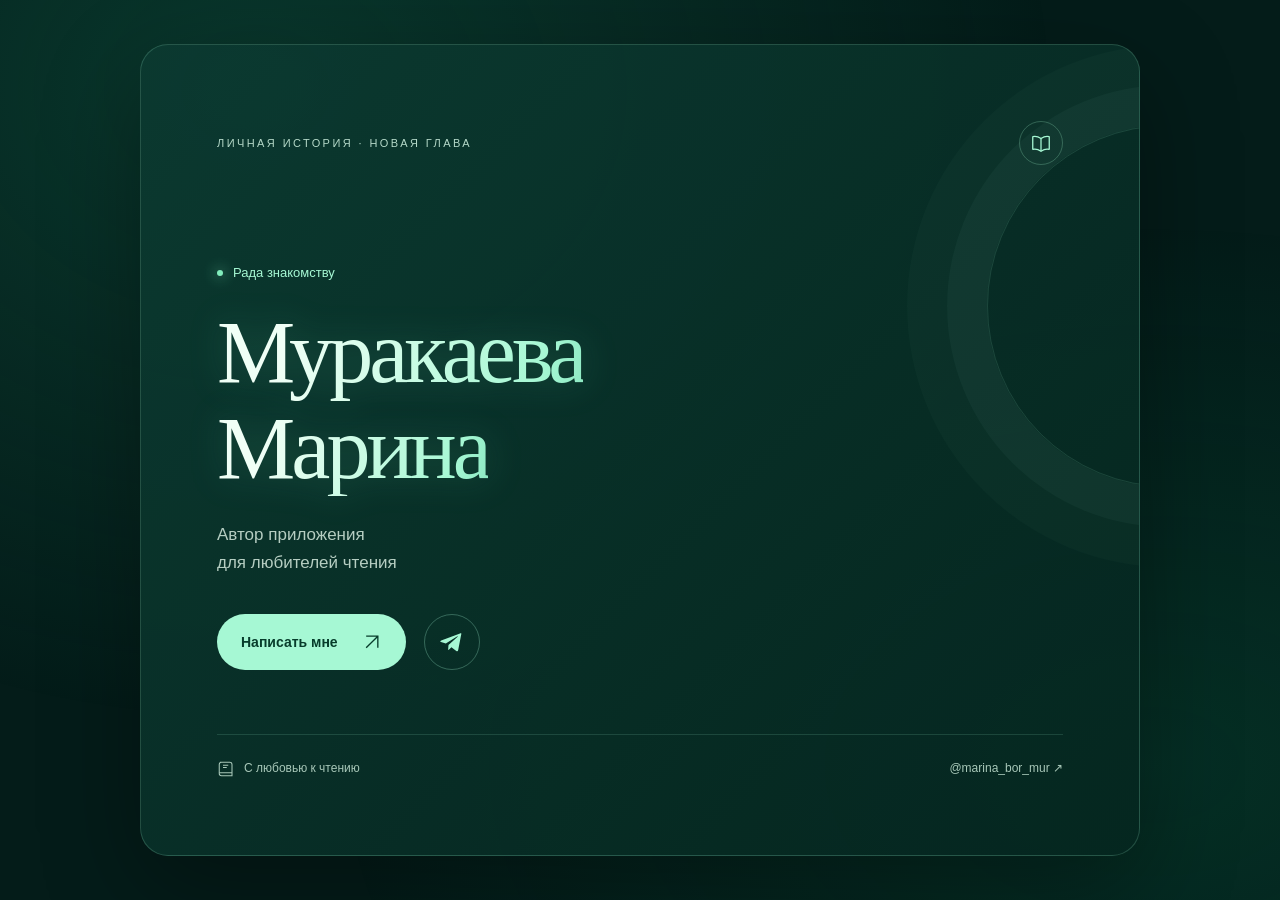
==== vizitka.html @ a4e7f24e "Add Marina personal contact card" ====
<!doctype html>
<html lang="ru">
<head>
  <meta charset="utf-8">
  <meta name="viewport" content="width=device-width, initial-scale=1">
  <meta name="theme-color" content="#052d26">
  <meta name="description" content="Муракаева Марина — автор приложения для любителей чтения. Свяжитесь со мной в Telegram.">
  <title>Муракаева Марина · Персональная визитка</title>
  <style>
    :root { color-scheme: dark; --mint: #a6f8d4; --ink: #e7fff3; }
    * { box-sizing: border-box; }
    body { margin: 0; min-height: 100svh; background: #041c19; color: var(--ink); font-family: Georgia, 'Times New Roman', serif; display: grid; place-items: center; padding: 32px 20px; overflow-x: hidden; }
    body::before { content: ''; position: fixed; inset: 0; pointer-events: none; background: radial-gradient(ellipse at 20% 10%, #12624b66, transparent 55%), radial-gradient(ellipse at 90% 85%, #087c5433, transparent 50%); }
    .card { position: relative; width: min(100%, 1000px); padding: clamp(28px, 6vw, 76px); border: 1px solid #a6f8d430; border-radius: 28px; background: linear-gradient(135deg, #0c3a31e8, #05261fe8); box-shadow: 0 32px 100px #0005; overflow: hidden; }
    .card::after { content: ''; position: absolute; width: 360px; height: 360px; right: -210px; top: 80px; border: 1px solid #a6f8d422; border-radius: 50%; box-shadow: 0 0 0 40px #a6f8d409, 0 0 0 80px #a6f8d406; pointer-events: none; }
    header, footer { display: flex; align-items: center; justify-content: space-between; gap: 20px; }
    .label { font: 11px/1.6 Arial, sans-serif; letter-spacing: .22em; text-transform: uppercase; color: #b5d9c9; }
    .mark { width: 44px; height: 44px; padding: 10px; border: 1px solid #a6f8d440; border-radius: 50%; color: var(--mint); }
    main { position: relative; z-index: 1; padding: clamp(54px, 9vw, 100px) 0 64px; }
    .eyebrow { display: flex; align-items: center; gap: 10px; font: 13px Arial, sans-serif; color: var(--mint); }
    .dot { width: 6px; height: 6px; background: #82edbc; border-radius: 50%; box-shadow: 0 0 14px #82edbc; }
    h1 { margin: 25px 0; font-size: clamp(40px, 7.8vw, 88px); line-height: 1.08; font-weight: 400; letter-spacing: -.045em; }
    h1 span { display: block; width: fit-content; max-width: 100%; background: linear-gradient(105deg, #f0fff6 10%, #a6f8d4 45%, #46bd91 70%, #e1ffed); background-size: 200% auto; background-clip: text; -webkit-background-clip: text; color: transparent; filter: drop-shadow(0 0 18px #67e6b333); animation: glow 8s ease-in-out infinite alternate; }
    .description { max-width: 430px; margin: 0; color: #b6cec2; font: 17px/1.7 Arial, sans-serif; }
    .actions { margin-top: 36px; display: flex; align-items: center; gap: 18px; flex-wrap: wrap; }
    a { -webkit-tap-highlight-color: transparent; }
    .button { display: inline-flex; align-items: center; gap: 24px; min-height: 56px; padding: 16px 24px; border-radius: 100px; background: var(--mint); color: #073c2b; text-decoration: none; font: 600 14px Arial, sans-serif; position: relative; overflow: hidden; transition: transform .25s, box-shadow .25s; }
    .button::before { content: ''; position: absolute; inset: 0; background: linear-gradient(110deg, transparent 25%, #fff8 50%, transparent 75%); transform: translateX(-150%); animation: shimmer 6s ease-in-out infinite; }
    .button:hover { transform: translateY(-3px); box-shadow: 0 10px 32px #6de5b42b; }
    .button svg { width: 20px; height: 20px; transition: transform .25s; }
    .button:hover svg { transform: translate(3px, -3px); }
    .social { display: inline-flex; align-items: center; justify-content: center; width: 56px; height: 56px; border: 1px solid #a6f8d44a; border-radius: 50%; color: var(--mint); transition: background .25s, transform .25s, box-shadow .25s; }
    .social svg { width: 24px; height: 24px; }
    .social:hover { background: #a6f8d419; transform: rotate(-8deg) translateY(-3px); box-shadow: 0 0 24px #6de5b420; }
    a:focus-visible { outline: 3px solid #fff; outline-offset: 5px; }
    footer { position: relative; z-index: 1; border-top: 1px solid #a6f8d424; padding-top: 24px; color: #a8c8b9; font: 12px/1.6 Arial, sans-serif; }
    footer a { color: inherit; text-decoration: none; overflow-wrap: anywhere; }
    footer a:hover { color: var(--mint); text-decoration: underline; }
    .book-note { display: flex; align-items: center; gap: 9px; }
    .book-note svg { width: 18px; height: 18px; flex-shrink: 0; }
    @keyframes glow { to { background-position: 100% center; filter: drop-shadow(0 0 24px #67e6b355); } }
    @keyframes shimmer { 0%, 65% { transform: translateX(-150%); } 90%, 100% { transform: translateX(150%); } }
    @media (max-width: 520px) { body { padding: 16px 12px; } .card { border-radius: 22px; } header .label { font-size: 9px; letter-spacing: .16em; } main { padding-bottom: 48px; } footer { align-items: flex-start; flex-direction: column; gap: 12px; } .description { font-size: 15px; } }
    @media (prefers-reduced-motion: reduce) { *, *::before { animation: none !important; transition: none !important; } }
  </style>
</head>
<body>
  <article class="card" aria-label="Персональная визитка">
    <header>
      <span class="label">Личная история · Новая глава</span>
      <svg class="mark" viewBox="0 0 24 24" fill="none" stroke="currentColor" stroke-width="1.4" aria-hidden="true"><path d="M3 5c4-1 6 0 9 2 3-2 5-3 9-2v14c-4-1-6 0-9 2-3-2-5-3-9-2V5Z"/><path d="M12 7v14"/></svg>
    </header>
    <main>
      <div class="eyebrow"><span class="dot" aria-hidden="true"></span> Рада знакомству</div>
      <h1><span>Муракаева</span><span>Марина</span></h1>
      <p class="description">Автор приложения<br>для любителей чтения</p>
      <div class="actions">
        <a class="button" href="https://t.me/marina_bor_mur" target="_blank" rel="noopener noreferrer">Написать мне<svg viewBox="0 0 24 24" fill="none" stroke="currentColor" stroke-width="1.6" aria-hidden="true"><path d="M5 19 19 5M5 5h14v14"/></svg></a>
        <a class="social" href="https://t.me/marina_bor_mur" target="_blank" rel="noopener noreferrer" aria-label="Telegram Марины: @marina_bor_mur" title="Открыть Telegram"><svg viewBox="0 0 24 24" fill="currentColor" aria-hidden="true"><path d="M21.4 3.6 18.2 20c-.2 1.2-.9 1.5-1.9.9l-4.9-3.6-2.3 2.2c-.3.3-.5.5-1 .5l.4-5 9.1-8.2c.4-.4-.1-.6-.6-.3L5.8 13.6 1 12.1c-1-.3-1-1 .2-1.5L20 3.4c.9-.3 1.6.2 1.4.2Z"/></svg></a>
      </div>
    </main>
    <footer>
      <span class="book-note"><svg viewBox="0 0 24 24" fill="none" stroke="currentColor" stroke-width="1.4" aria-hidden="true"><path d="M4 3h13a3 3 0 0 1 3 3v15H6a3 3 0 0 1-3-3V6a3 3 0 0 1 3-3Z"/><path d="M3 17h17M8 7h7M8 10h5"/></svg> С любовью к чтению</span>
      <a href="https://t.me/marina_bor_mur" target="_blank" rel="noopener noreferrer">@marina_bor_mur ↗</a>
    </footer>
  </article>
</body>
</html>
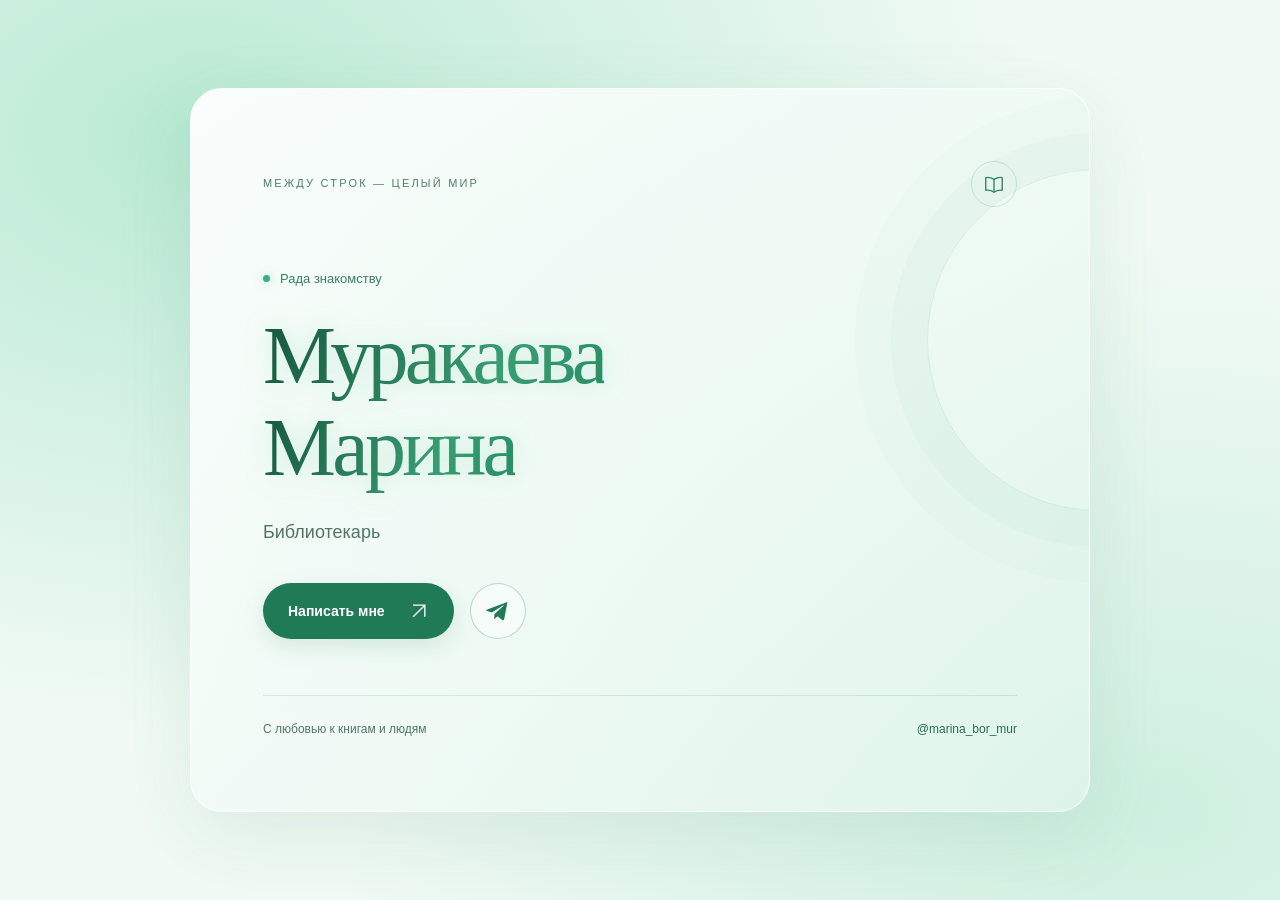
==== commit b6f3fbaf: "Add files via upload Добавлена визитка 2" ====
--- a/vizitka.html
+++ b/vizitka.html
@@ -1,68 +1,301 @@
-<!doctype html>
-<html lang="ru">
-<head>
-  <meta charset="utf-8">
-  <meta name="viewport" content="width=device-width, initial-scale=1">
-  <meta name="theme-color" content="#052d26">
-  <meta name="description" content="Муракаева Марина — автор приложения для любителей чтения. Свяжитесь со мной в Telegram.">
-  <title>Муракаева Марина · Персональная визитка</title>
-  <style>
-    :root { color-scheme: dark; --mint: #a6f8d4; --ink: #e7fff3; }
-    * { box-sizing: border-box; }
-    body { margin: 0; min-height: 100svh; background: #041c19; color: var(--ink); font-family: Georgia, 'Times New Roman', serif; display: grid; place-items: center; padding: 32px 20px; overflow-x: hidden; }
-    body::before { content: ''; position: fixed; inset: 0; pointer-events: none; background: radial-gradient(ellipse at 20% 10%, #12624b66, transparent 55%), radial-gradient(ellipse at 90% 85%, #087c5433, transparent 50%); }
-    .card { position: relative; width: min(100%, 1000px); padding: clamp(28px, 6vw, 76px); border: 1px solid #a6f8d430; border-radius: 28px; background: linear-gradient(135deg, #0c3a31e8, #05261fe8); box-shadow: 0 32px 100px #0005; overflow: hidden; }
-    .card::after { content: ''; position: absolute; width: 360px; height: 360px; right: -210px; top: 80px; border: 1px solid #a6f8d422; border-radius: 50%; box-shadow: 0 0 0 40px #a6f8d409, 0 0 0 80px #a6f8d406; pointer-events: none; }
-    header, footer { display: flex; align-items: center; justify-content: space-between; gap: 20px; }
-    .label { font: 11px/1.6 Arial, sans-serif; letter-spacing: .22em; text-transform: uppercase; color: #b5d9c9; }
-    .mark { width: 44px; height: 44px; padding: 10px; border: 1px solid #a6f8d440; border-radius: 50%; color: var(--mint); }
-    main { position: relative; z-index: 1; padding: clamp(54px, 9vw, 100px) 0 64px; }
-    .eyebrow { display: flex; align-items: center; gap: 10px; font: 13px Arial, sans-serif; color: var(--mint); }
-    .dot { width: 6px; height: 6px; background: #82edbc; border-radius: 50%; box-shadow: 0 0 14px #82edbc; }
-    h1 { margin: 25px 0; font-size: clamp(40px, 7.8vw, 88px); line-height: 1.08; font-weight: 400; letter-spacing: -.045em; }
-    h1 span { display: block; width: fit-content; max-width: 100%; background: linear-gradient(105deg, #f0fff6 10%, #a6f8d4 45%, #46bd91 70%, #e1ffed); background-size: 200% auto; background-clip: text; -webkit-background-clip: text; color: transparent; filter: drop-shadow(0 0 18px #67e6b333); animation: glow 8s ease-in-out infinite alternate; }
-    .description { max-width: 430px; margin: 0; color: #b6cec2; font: 17px/1.7 Arial, sans-serif; }
-    .actions { margin-top: 36px; display: flex; align-items: center; gap: 18px; flex-wrap: wrap; }
-    a { -webkit-tap-highlight-color: transparent; }
-    .button { display: inline-flex; align-items: center; gap: 24px; min-height: 56px; padding: 16px 24px; border-radius: 100px; background: var(--mint); color: #073c2b; text-decoration: none; font: 600 14px Arial, sans-serif; position: relative; overflow: hidden; transition: transform .25s, box-shadow .25s; }
-    .button::before { content: ''; position: absolute; inset: 0; background: linear-gradient(110deg, transparent 25%, #fff8 50%, transparent 75%); transform: translateX(-150%); animation: shimmer 6s ease-in-out infinite; }
-    .button:hover { transform: translateY(-3px); box-shadow: 0 10px 32px #6de5b42b; }
-    .button svg { width: 20px; height: 20px; transition: transform .25s; }
-    .button:hover svg { transform: translate(3px, -3px); }
-    .social { display: inline-flex; align-items: center; justify-content: center; width: 56px; height: 56px; border: 1px solid #a6f8d44a; border-radius: 50%; color: var(--mint); transition: background .25s, transform .25s, box-shadow .25s; }
-    .social svg { width: 24px; height: 24px; }
-    .social:hover { background: #a6f8d419; transform: rotate(-8deg) translateY(-3px); box-shadow: 0 0 24px #6de5b420; }
-    a:focus-visible { outline: 3px solid #fff; outline-offset: 5px; }
-    footer { position: relative; z-index: 1; border-top: 1px solid #a6f8d424; padding-top: 24px; color: #a8c8b9; font: 12px/1.6 Arial, sans-serif; }
-    footer a { color: inherit; text-decoration: none; overflow-wrap: anywhere; }
-    footer a:hover { color: var(--mint); text-decoration: underline; }
-    .book-note { display: flex; align-items: center; gap: 9px; }
-    .book-note svg { width: 18px; height: 18px; flex-shrink: 0; }
-    @keyframes glow { to { background-position: 100% center; filter: drop-shadow(0 0 24px #67e6b355); } }
-    @keyframes shimmer { 0%, 65% { transform: translateX(-150%); } 90%, 100% { transform: translateX(150%); } }
-    @media (max-width: 520px) { body { padding: 16px 12px; } .card { border-radius: 22px; } header .label { font-size: 9px; letter-spacing: .16em; } main { padding-bottom: 48px; } footer { align-items: flex-start; flex-direction: column; gap: 12px; } .description { font-size: 15px; } }
-    @media (prefers-reduced-motion: reduce) { *, *::before { animation: none !important; transition: none !important; } }
-  </style>
-</head>
-<body>
-  <article class="card" aria-label="Персональная визитка">
-    <header>
-      <span class="label">Личная история · Новая глава</span>
-      <svg class="mark" viewBox="0 0 24 24" fill="none" stroke="currentColor" stroke-width="1.4" aria-hidden="true"><path d="M3 5c4-1 6 0 9 2 3-2 5-3 9-2v14c-4-1-6 0-9 2-3-2-5-3-9-2V5Z"/><path d="M12 7v14"/></svg>
-    </header>
-    <main>
-      <div class="eyebrow"><span class="dot" aria-hidden="true"></span> Рада знакомству</div>
-      <h1><span>Муракаева</span><span>Марина</span></h1>
-      <p class="description">Автор приложения<br>для любителей чтения</p>
-      <div class="actions">
-        <a class="button" href="https://t.me/marina_bor_mur" target="_blank" rel="noopener noreferrer">Написать мне<svg viewBox="0 0 24 24" fill="none" stroke="currentColor" stroke-width="1.6" aria-hidden="true"><path d="M5 19 19 5M5 5h14v14"/></svg></a>
-        <a class="social" href="https://t.me/marina_bor_mur" target="_blank" rel="noopener noreferrer" aria-label="Telegram Марины: @marina_bor_mur" title="Открыть Telegram"><svg viewBox="0 0 24 24" fill="currentColor" aria-hidden="true"><path d="M21.4 3.6 18.2 20c-.2 1.2-.9 1.5-1.9.9l-4.9-3.6-2.3 2.2c-.3.3-.5.5-1 .5l.4-5 9.1-8.2c.4-.4-.1-.6-.6-.3L5.8 13.6 1 12.1c-1-.3-1-1 .2-1.5L20 3.4c.9-.3 1.6.2 1.4.2Z"/></svg></a>
-      </div>
-    </main>
-    <footer>
-      <span class="book-note"><svg viewBox="0 0 24 24" fill="none" stroke="currentColor" stroke-width="1.4" aria-hidden="true"><path d="M4 3h13a3 3 0 0 1 3 3v15H6a3 3 0 0 1-3-3V6a3 3 0 0 1 3-3Z"/><path d="M3 17h17M8 7h7M8 10h5"/></svg> С любовью к чтению</span>
-      <a href="https://t.me/marina_bor_mur" target="_blank" rel="noopener noreferrer">@marina_bor_mur ↗</a>
-    </footer>
-  </article>
-</body>
-</html>
+<!DOCTYPE html>
+<html lang="ru">
+<head>
+<meta charset="UTF-8">
+<meta name="viewport" content="width=device-width, initial-scale=1">
+<meta name="theme-color" content="#e7f6ef">
+<title>Муракаева Марина — библиотекарь</title>
+<style>
+  * { box-sizing: border-box; }
+
+  body {
+    margin: 0;
+    min-height: 100svh;
+    padding: 24px 16px;
+    display: grid;
+    place-items: center;
+    color: #164c3b;
+    background:
+      radial-gradient(ellipse at 15% 15%, #b9ead3, transparent 55%),
+      radial-gradient(ellipse at 90% 90%, #cef0df, transparent 50%),
+      #f1faf5;
+    font-family: Georgia, "Times New Roman", serif;
+  }
+
+  .card {
+    position: relative;
+    isolation: isolate;
+    overflow: hidden;
+    width: min(100%, 900px);
+    padding: clamp(28px, 7vw, 72px);
+    border: 1px solid #ffffff;
+    border-radius: 32px;
+    background: linear-gradient(135deg, #ffffffeb, #e0f5eccc);
+    box-shadow: 0 24px 80px #226c431a;
+    animation: appear .8s ease both;
+  }
+
+  .card::before {
+    content: "";
+    position: absolute;
+    z-index: -1;
+    top: 80px;
+    right: -180px;
+    width: 340px;
+    height: 340px;
+    border: 1px solid #32966f20;
+    border-radius: 50%;
+    box-shadow: 0 0 0 36px #32966f08,
+                0 0 0 72px #32966f05;
+  }
+
+  header {
+    display: flex;
+    justify-content: space-between;
+    align-items: center;
+    gap: 16px;
+  }
+
+  .label {
+    font: 11px/1.6 Arial, sans-serif;
+    letter-spacing: .2em;
+    text-transform: uppercase;
+    color: #537e6a;
+  }
+
+  .book {
+    flex-shrink: 0;
+    width: 46px;
+    height: 46px;
+    padding: 11px;
+    border: 1px solid #39856535;
+    border-radius: 50%;
+    color: #328562;
+  }
+
+  main { padding: 64px 0 56px; }
+
+  .hello {
+    display: flex;
+    align-items: center;
+    gap: 10px;
+    font: 13px Arial, sans-serif;
+    color: #3c8062;
+  }
+
+  .dot {
+    width: 7px;
+    height: 7px;
+    border-radius: 50%;
+    background: #3baf7d;
+    box-shadow: 0 0 12px #3baf7d65;
+  }
+
+  h1 {
+    margin: 24px 0;
+    font-size: clamp(36px, 8vw, 82px);
+    font-weight: 400;
+    line-height: 1.12;
+    letter-spacing: -.045em;
+  }
+
+  h1 span {
+    display: block;
+    width: fit-content;
+    background: linear-gradient(
+      110deg, #16573e, #389e72, #167851, #16573e
+    );
+    background-size: 220% auto;
+    -webkit-background-clip: text;
+    background-clip: text;
+    color: transparent;
+    filter: drop-shadow(0 0 12px #64c99845);
+    animation: glow 7s ease-in-out infinite alternate;
+  }
+
+  .profession {
+    margin: 0;
+    font: 18px/1.6 Arial, sans-serif;
+    color: #527563;
+  }
+
+  .actions {
+    display: flex;
+    flex-wrap: wrap;
+    align-items: center;
+    gap: 16px;
+    margin-top: 36px;
+  }
+
+  .button {
+    position: relative;
+    overflow: hidden;
+    display: inline-flex;
+    align-items: center;
+    justify-content: center;
+    gap: 24px;
+    min-height: 56px;
+    padding: 17px 25px;
+    border-radius: 50px;
+    background: #217a56;
+    color: white;
+    font: 600 14px Arial, sans-serif;
+    text-decoration: none;
+    box-shadow: 0 8px 22px #217a5625;
+    transition: transform .25s, box-shadow .25s, background .25s;
+  }
+
+  .button::before {
+    content: "";
+    position: absolute;
+    inset: 0;
+    background: linear-gradient(
+      110deg, transparent 25%, #ffffff50, transparent 75%
+    );
+    transform: translateX(-150%);
+    animation: shine 5s ease-in-out infinite;
+    pointer-events: none;
+  }
+
+  .button:hover {
+    background: #196344;
+    transform: translateY(-3px);
+    box-shadow: 0 12px 28px #217a5638;
+  }
+
+  .button svg {
+    width: 20px;
+    height: 20px;
+    transition: transform .25s;
+  }
+
+  .button:hover svg { transform: translate(3px, -3px); }
+
+  .social {
+    display: inline-flex;
+    align-items: center;
+    justify-content: center;
+    width: 56px;
+    height: 56px;
+    border: 1px solid #36876550;
+    border-radius: 50%;
+    color: #217a56;
+    background: #ffffff75;
+    transition: transform .25s, background .25s, box-shadow .25s;
+  }
+
+  .social svg { width: 24px; height: 24px; }
+
+  .social:hover {
+    background: #c9eddb;
+    transform: translateY(-3px) rotate(-8deg);
+    box-shadow: 0 8px 20px #217a5620;
+  }
+
+  a:focus-visible {
+    outline: 3px solid #175c40;
+    outline-offset: 5px;
+  }
+
+  footer {
+    display: flex;
+    justify-content: space-between;
+    flex-wrap: wrap;
+    gap: 14px;
+    padding-top: 24px;
+    border-top: 1px solid #397f6025;
+    color: #557663;
+    font: 12px/1.6 Arial, sans-serif;
+  }
+
+  footer a {
+    color: #286d4f;
+    text-decoration: none;
+    overflow-wrap: anywhere;
+  }
+
+  footer a:hover { text-decoration: underline; }
+
+  @keyframes glow {
+    to {
+      background-position: 100% center;
+      filter: drop-shadow(0 0 18px #64c99870);
+    }
+  }
+
+  @keyframes shine {
+    0%, 65% { transform: translateX(-150%); }
+    95%, 100% { transform: translateX(150%); }
+  }
+
+  @keyframes appear {
+    from { opacity: 0; transform: translateY(15px); }
+    to { opacity: 1; transform: translateY(0); }
+  }
+
+  @media (max-width: 480px) {
+    .card { border-radius: 24px; }
+    main { padding: 48px 0 40px; }
+    .label { font-size: 10px; letter-spacing: .12em; }
+    footer { flex-direction: column; }
+  }
+
+  @media (prefers-reduced-motion: reduce) {
+    *, *::before {
+      animation: none !important;
+      transition: none !important;
+    }
+  }
+</style>
+</head>
+<body>
+<article class="card" aria-label="Персональная визитка Марины">
+  <header>
+    <span class="label">Между строк — целый мир</span>
+    <svg class="book" viewBox="0 0 24 24" fill="none"
+         stroke="currentColor" stroke-width="1.5" aria-hidden="true">
+      <path d="M3 5c4-1 6 0 9 2 3-2 5-3 9-2v14c-4-1-6 0-9 2-3-2-5-3-9-2V5Z"/>
+      <path d="M12 7v14"/>
+    </svg>
+  </header>
+
+  <main>
+    <div class="hello">
+      <span class="dot" aria-hidden="true"></span>
+      Рада знакомству
+    </div>
+
+    <h1><span>Муракаева</span><span>Марина</span></h1>
+    <p class="profession">Библиотекарь</p>
+
+    <div class="actions">
+      <a class="button" href="https://t.me/marina_bor_mur"
+         target="_blank" rel="noopener noreferrer">
+        Написать мне
+        <svg viewBox="0 0 24 24" fill="none"
+             stroke="currentColor" stroke-width="1.6" aria-hidden="true">
+          <path d="M5 19 19 5M5 5h14v14"/>
+        </svg>
+      </a>
+
+      <a class="social" href="https://t.me/marina_bor_mur"
+         target="_blank" rel="noopener noreferrer"
+         aria-label="Написать Марине в Telegram"
+         title="Telegram: @marina_bor_mur">
+        <svg viewBox="0 0 24 24" fill="currentColor" aria-hidden="true">
+          <path d="M21.4 3.6 18.2 20c-.2 1.2-.9 1.5-1.9.9l-4.9-3.6-2.3 2.2c-.3.3-.5.5-1 .5l.4-5 9.1-8.2c.4-.4-.1-.6-.6-.3L5.8 13.6 1 12.1c-1-.3-1-1 .2-1.5L20 3.4c.9-.3 1.6.2 1.4.2Z"/>
+        </svg>
+      </a>
+    </div>
+  </main>
+
+  <footer>
+    <span>С любовью к книгам и людям</span>
+    <a href="https://t.me/marina_bor_mur"
+       target="_blank" rel="noopener noreferrer">
+      @marina_bor_mur
+    </a>
+  </footer>
+</article>
+</body>
+</html>
